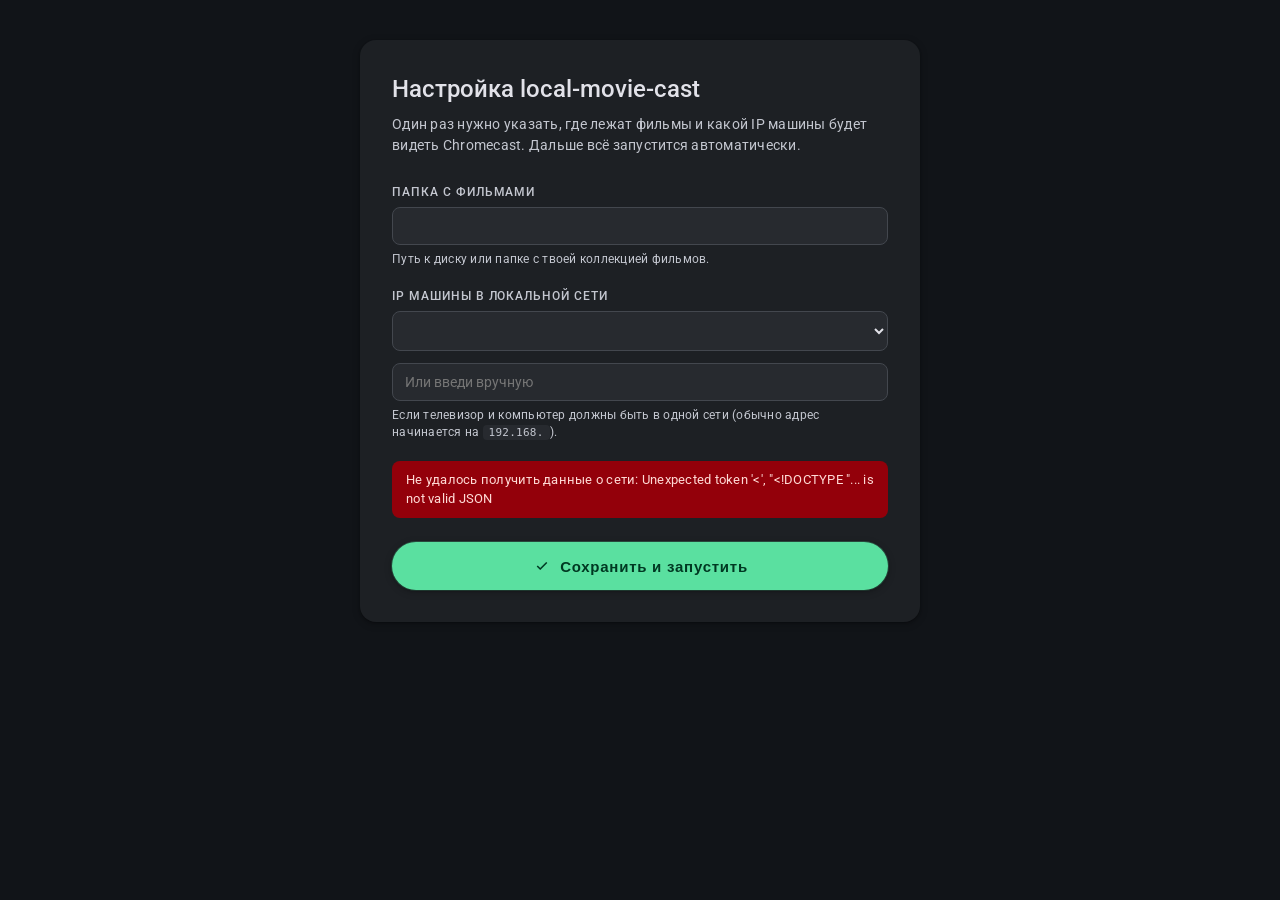
==== static/setup.html @ a7078b62 "ui: add setup wizard for first launch" ====
<!doctype html>
<html lang="ru">
<head>
  <meta charset="utf-8">
  <meta name="viewport" content="width=device-width, initial-scale=1">
  <title>local-movie-cast — Настройка</title>
  <link rel="preconnect" href="https://fonts.googleapis.com">
  <link rel="preconnect" href="https://fonts.gstatic.com" crossorigin>
  <link rel="stylesheet" href="https://fonts.googleapis.com/css2?family=Roboto:wght@400;500;700&display=swap">
  <link rel="stylesheet" href="https://fonts.googleapis.com/css2?family=Material+Symbols+Outlined:opsz,wght,FILL,GRAD@24,400,0,0">
  <link rel="stylesheet" href="/static/style.css">
  <link rel="stylesheet" href="/static/setup.css">
</head>
<body class="setup-body">
  <div class="setup-card">
    <h1>Настройка local-movie-cast</h1>
    <p class="setup-intro">
      Один раз нужно указать, где лежат фильмы и какой IP машины будет видеть Chromecast.
      Дальше всё запустится автоматически.
    </p>

    <form id="setup-form">
      <div class="field">
        <label for="media-root">Папка с фильмами</label>
        <input type="text" id="media-root" name="media-root" autocomplete="off" required>
        <div class="hint">Путь к диску или папке с твоей коллекцией фильмов.</div>
      </div>

      <div class="field">
        <label for="host-ip">IP машины в локальной сети</label>
        <select id="host-ip" name="host-ip" required></select>
        <input type="text" id="host-ip-custom" placeholder="Или введи вручную" autocomplete="off">
        <div class="hint">
          Если телевизор и компьютер должны быть в одной сети
          (обычно адрес начинается на <code>192.168.</code>).
        </div>
      </div>

      <div id="setup-error" class="setup-error" hidden></div>

      <button type="submit" class="cast-btn" id="setup-submit">
        <span class="material-symbols-outlined">check</span>
        <span class="cast-label">Сохранить и запустить</span>
      </button>
    </form>

    <div id="setup-done" class="setup-done" hidden>
      <h2>Готово!</h2>
      <p>Запускаю сервис…</p>
    </div>
  </div>

  <script src="/static/setup.js"></script>
</body>
</html>
---- static/style.css ----
/* Material 3 dark theme — handcrafted, без MDC. */

:root {
  /* M3 dark color roles (адаптированы под наш сине-зелёный акцент). */
  --md-primary: #a5c8ff;
  --md-on-primary: #00315c;
  --md-primary-container: #00497d;
  --md-on-primary-container: #d4e3ff;

  --md-secondary: #bbc7db;
  --md-on-secondary: #253140;
  --md-secondary-container: #3b4858;
  --md-on-secondary-container: #d7e3f7;

  --md-tertiary: #a0d0b3;
  --md-on-tertiary: #073822;
  --md-tertiary-container: #234f37;
  --md-on-tertiary-container: #bcecce;

  --md-error: #ffb4ab;
  --md-on-error: #690005;
  --md-error-container: #93000a;
  --md-on-error-container: #ffdad6;

  --md-surface: #111418;
  --md-on-surface: #e2e2e9;
  --md-on-surface-variant: #c3c6cf;

  --md-surface-container-lowest: #0c0f12;
  --md-surface-container-low: #191c20;
  --md-surface-container: #1d2024;
  --md-surface-container-high: #272a2f;
  --md-surface-container-highest: #32353a;

  --md-outline: #8c9199;
  --md-outline-variant: #43474e;

  /* Радиусы — M3 shape scale. */
  --md-radius-xs: 4px;
  --md-radius-sm: 8px;
  --md-radius-md: 12px;
  --md-radius-lg: 16px;
  --md-radius-xl: 28px;
  --md-radius-full: 9999px;

  /* Elevations через тонкие тени. */
  --md-elev-1: 0 1px 2px rgba(0,0,0,0.3), 0 1px 3px 1px rgba(0,0,0,0.15);
  --md-elev-2: 0 1px 2px rgba(0,0,0,0.3), 0 2px 6px 2px rgba(0,0,0,0.15);
  --md-elev-3: 0 4px 8px 3px rgba(0,0,0,0.15), 0 1px 3px rgba(0,0,0,0.3);

  /* State layer opacity. */
  --md-state-hover: 0.08;
  --md-state-focus: 0.12;
  --md-state-pressed: 0.12;
}

* { box-sizing: border-box; }

html, body { height: 100%; }

body {
  margin: 0;
  font-family: "Roboto", -apple-system, "Segoe UI", sans-serif;
  background: var(--md-surface);
  color: var(--md-on-surface);
  display: flex;
  flex-direction: column;
  overflow: hidden;
  /* Body large per M3. */
  font-size: 14px;
  line-height: 1.43;
  letter-spacing: 0.0179em;
}

/* Material Symbols — нормализуем размер. */
.material-symbols-outlined {
  font-family: "Material Symbols Outlined";
  font-weight: 400;
  font-style: normal;
  font-size: 20px;
  line-height: 1;
  display: inline-block;
  text-transform: none;
  letter-spacing: normal;
  white-space: nowrap;
  word-wrap: normal;
  direction: ltr;
  font-feature-settings: "liga";
  -webkit-font-feature-settings: "liga";
  -webkit-font-smoothing: antialiased;
  user-select: none;
}

/* --- top app bar --- */

header {
  padding: 12px 24px;
  background: var(--md-surface-container);
  display: flex;
  align-items: center;
  gap: 24px;
  flex-wrap: wrap;
  box-shadow: var(--md-elev-1);
  z-index: 1;
}

header h1 {
  margin: 0;
  /* Title large per M3. */
  font-size: 22px;
  font-weight: 400;
  color: var(--md-on-surface);
  letter-spacing: 0;
}

/* --- device cards --- */

.devices {
  display: flex;
  gap: 12px;
  flex-wrap: wrap;
}

.device-tab {
  padding: 12px 16px;
  background: var(--md-surface-container-high);
  border: 1px solid transparent;
  border-radius: var(--md-radius-md);
  cursor: pointer;
  display: flex;
  flex-direction: column;
  gap: 4px;
  min-width: 220px;
  position: relative;
  transition: background-color 150ms, border-color 150ms, box-shadow 150ms;
}

.device-tab:hover {
  background: color-mix(in srgb, var(--md-on-surface) 8%, var(--md-surface-container-high));
}

.device-tab.active {
  background: var(--md-secondary-container);
  color: var(--md-on-secondary-container);
  box-shadow: var(--md-elev-1);
}

.device-tab.type-audio,
.device-tab.type-group { opacity: 0.6; }
.device-tab.type-audio:hover,
.device-tab.type-group:hover,
.device-tab.active.type-audio,
.device-tab.active.type-group { opacity: 1; }

.device-tab .dev-head {
  display: flex;
  align-items: center;
  gap: 10px;
}

.device-tab .name {
  /* Title medium per M3. */
  font-size: 14px;
  font-weight: 500;
  letter-spacing: 0.007em;
}

.device-tab .dev-model {
  /* Label medium. */
  font-size: 11px;
  color: var(--md-on-surface-variant);
  padding-left: 28px;
  white-space: nowrap;
  overflow: hidden;
  text-overflow: ellipsis;
  letter-spacing: 0.045em;
}

.device-tab .dev-status {
  font-size: 12px;
  color: var(--md-on-surface-variant);
  padding-left: 28px;
  white-space: nowrap;
  overflow: hidden;
  text-overflow: ellipsis;
  max-width: 320px;
  letter-spacing: 0.025em;
}

.device-tab.active .dev-model,
.device-tab.active .dev-status {
  color: color-mix(in srgb, var(--md-on-secondary-container) 80%, transparent);
}

.device-tab.playing .dev-status,
.device-tab.paused  .dev-status { color: var(--md-on-surface); }

.device-tab .icon { font-size: 18px; }

.device-tab .dot {
  width: 8px;
  height: 8px;
  border-radius: 50%;
  background: var(--md-outline);
}
.device-tab.playing .dot { background: var(--md-tertiary); }
.device-tab.paused  .dot { background: #ffb77c; }
.device-tab.other-app .dot { background: #d0a3e6; }

/* Mode chip in status — M3 assist chip-ish. */
.device-tab .dev-status .mode {
  display: inline-block;
  padding: 2px 8px;
  border-radius: var(--md-radius-sm);
  font-size: 10px;
  margin: 0 4px;
  font-weight: 500;
  letter-spacing: 0.045em;
  text-transform: uppercase;
}
.device-tab .dev-status .mode.direct {
  background: var(--md-tertiary-container);
  color: var(--md-on-tertiary-container);
}
.device-tab .dev-status .mode.audio-transcode { background: #5b421b; color: #fddbb0; }
.device-tab .dev-status .mode.video-transcode { background: #5a2549; color: #ffd7f3; }

/* Inline icon buttons (play/stop) — M3 icon button shape. */
.device-tab .dev-controls {
  position: absolute;
  top: 8px;
  right: 8px;
  display: flex;
  gap: 4px;
}

.device-tab .dev-controls button {
  width: 32px;
  height: 32px;
  border: none;
  color: var(--md-on-surface);
  background: transparent;
  border-radius: 50%;
  cursor: pointer;
  display: flex;
  align-items: center;
  justify-content: center;
  transition: background-color 120ms;
}

.device-tab .dev-controls button .material-symbols-outlined { font-size: 20px; }

.device-tab .dev-play:hover {
  background: color-mix(in srgb, var(--md-primary) 16%, transparent);
  color: var(--md-primary);
}
.device-tab .dev-stop { color: var(--md-error); }
.device-tab .dev-stop:hover {
  background: color-mix(in srgb, var(--md-error) 16%, transparent);
}

/* --- main layout --- */

main {
  display: flex;
  flex: 1;
  min-height: 0;
}

/* --- browser --- */

.browser {
  flex: 1;
  padding: 20px 24px 24px;
  overflow-y: auto;
}

.crumbs {
  margin-bottom: 16px;
  font-size: 13px;
  color: var(--md-on-surface-variant);
  letter-spacing: 0.025em;
}
.crumbs a {
  color: var(--md-primary);
  cursor: pointer;
  text-decoration: none;
  padding: 4px 8px;
  border-radius: var(--md-radius-sm);
  transition: background-color 120ms;
}
.crumbs a:hover {
  background: color-mix(in srgb, var(--md-primary) 8%, transparent);
}

.section-title {
  margin: 0 0 12px;
  font-size: 14px;
  font-weight: 500;
  color: var(--md-on-surface-variant);
  letter-spacing: 0.045em;
  text-transform: uppercase;
}

.recent-section { margin-bottom: 24px; }

.recent {
  display: flex;
  gap: 12px;
  overflow-x: auto;
  padding-bottom: 8px;
}

.recent-tile {
  flex: 0 0 180px;
  background: var(--md-surface-container);
  border: 1px solid transparent;
  border-radius: var(--md-radius-md);
  overflow: hidden;
  cursor: pointer;
  display: flex;
  flex-direction: column;
  transition: background-color 150ms, box-shadow 150ms, transform 120ms;
}
.recent-tile:hover {
  background: var(--md-surface-container-high);
  box-shadow: var(--md-elev-2);
  transform: translateY(-2px);
}
.recent-tile .thumb {
  width: 100%;
  aspect-ratio: 16 / 9;
  background: var(--md-surface-container-lowest);
}
.recent-tile .thumb {
  position: relative;
}
.recent-tile .thumb img {
  width: 100%;
  height: 100%;
  object-fit: cover;
  display: block;
}

.recent-remove {
  position: absolute;
  top: 4px;
  right: 4px;
  width: 24px;
  height: 24px;
  border: none;
  border-radius: 50%;
  background: rgba(0, 0, 0, 0.55);
  color: #fff;
  cursor: pointer;
  display: none;
  align-items: center;
  justify-content: center;
  padding: 0;
  transition: background-color 120ms;
  z-index: 2;
}
.recent-remove .material-symbols-outlined { font-size: 16px; }

.recent-tile:hover .recent-remove { display: flex; }
.recent-remove:hover { background: var(--md-error-container); color: var(--md-on-error-container); }
.recent-tile .caption {
  padding: 8px 10px 10px;
  font-size: 12px;
  font-weight: 500;
  line-height: 1.3;
  white-space: nowrap;
  overflow: hidden;
  text-overflow: ellipsis;
}

.folders {
  display: grid;
  grid-template-columns: repeat(auto-fill, minmax(180px, 1fr));
  gap: 8px;
  margin-bottom: 24px;
}

.folder {
  padding: 12px 16px;
  background: var(--md-surface-container-low);
  border: 1px solid var(--md-outline-variant);
  border-radius: var(--md-radius-md);
  cursor: pointer;
  font-size: 14px;
  display: flex;
  align-items: center;
  gap: 10px;
  overflow: hidden;
  text-overflow: ellipsis;
  white-space: nowrap;
  color: var(--md-on-surface);
  transition: background-color 120ms, border-color 120ms;
}
.folder:hover {
  background: color-mix(in srgb, var(--md-on-surface) 8%, var(--md-surface-container-low));
  border-color: var(--md-outline);
}
.folder .icon { color: var(--md-primary); }
.folder.up { background: var(--md-surface-container-lowest); }

.files {
  display: grid;
  grid-template-columns: repeat(auto-fill, minmax(220px, 1fr));
  gap: 16px;
}

.tile {
  background: var(--md-surface-container);
  border: 1px solid transparent;
  border-radius: var(--md-radius-md);
  overflow: hidden;
  cursor: pointer;
  display: flex;
  flex-direction: column;
  transition: background-color 150ms, border-color 150ms, box-shadow 150ms, transform 120ms;
}

.tile:hover {
  background: var(--md-surface-container-high);
  box-shadow: var(--md-elev-2);
  transform: translateY(-2px);
}

.tile.selected {
  border-color: var(--md-primary);
  box-shadow: 0 0 0 1px var(--md-primary), var(--md-elev-2);
}

/* «Сейчас играет» — приоритетнее selected. */
.tile.casting,
.recent-tile.casting {
  border-color: #5ae0a0;
  box-shadow: 0 0 0 1px #5ae0a0, 0 0 16px rgba(90, 224, 160, 0.3), var(--md-elev-2);
}

.now-playing {
  display: none;
  position: absolute;
  top: 8px;
  left: 8px;
  width: 28px;
  height: 28px;
  border-radius: 50%;
  background: #5ae0a0;
  color: #003822;
  font-size: 18px !important;
  align-items: center;
  justify-content: center;
  font-variation-settings: "FILL" 1;
  box-shadow: var(--md-elev-2);
  z-index: 1;
}

.tile.casting .now-playing,
.recent-tile.casting .now-playing {
  display: flex;
}

.tile .thumb {
  width: 100%;
  aspect-ratio: 16 / 9;
  background: var(--md-surface-container-lowest);
  display: flex;
  align-items: center;
  justify-content: center;
  color: var(--md-on-surface-variant);
  font-size: 28px;
  position: relative;
}

.tile .thumb img {
  width: 100%;
  height: 100%;
  object-fit: cover;
  display: block;
}

.tile .thumb.loading::after {
  content: "";
  position: absolute;
  inset: 0;
  background: linear-gradient(90deg, transparent, rgba(255,255,255,0.05), transparent);
  animation: shimmer 1.4s infinite;
}

@keyframes shimmer {
  0% { transform: translateX(-100%); }
  100% { transform: translateX(100%); }
}

.tile .caption {
  padding: 10px 12px 12px;
  font-size: 14px;
  line-height: 1.3;
  word-break: break-word;
  display: flex;
  justify-content: space-between;
  gap: 8px;
  font-weight: 500;
}

.tile .caption .size {
  color: var(--md-on-surface-variant);
  font-size: 11px;
  font-weight: 400;
  flex-shrink: 0;
  align-self: flex-end;
  letter-spacing: 0.045em;
}

.empty {
  color: var(--md-on-surface-variant);
  padding: 32px;
  text-align: center;
  font-size: 14px;
}

/* --- sidebar --- */

.sidebar {
  width: 360px;
  padding: 20px 20px 20px;
  background: var(--md-surface-container-low);
  display: flex;
  flex-direction: column;
  overflow-y: auto;
  flex-shrink: 0;
}

.sidebar h2 {
  margin: 0 0 8px;
  /* Title large. */
  font-size: 18px;
  font-weight: 500;
  letter-spacing: 0;
  word-break: break-word;
  color: var(--md-on-surface);
}

.meta {
  color: var(--md-on-surface-variant);
  font-size: 12px;
  margin-bottom: 20px;
  letter-spacing: 0.045em;
}

.tracks-title {
  margin: 0 0 8px;
  /* Label large. */
  font-size: 11px;
  font-weight: 500;
  color: var(--md-on-surface-variant);
  text-transform: uppercase;
  letter-spacing: 0.083em;
}

.tracks {
  list-style: none;
  padding: 0;
  margin: 0 0 20px;
  display: flex;
  flex-direction: column;
  gap: 4px;
}

.tracks li {
  padding: 10px 14px;
  background: var(--md-surface-container);
  border: 1px solid var(--md-outline-variant);
  border-radius: var(--md-radius-sm);
  cursor: pointer;
  font-size: 13px;
  transition: background-color 120ms, border-color 120ms;
}

.tracks li:hover:not(.single):not(.selected) {
  background: color-mix(in srgb, var(--md-on-surface) 8%, var(--md-surface-container));
}

.tracks li.selected:hover {
  background: color-mix(in srgb, var(--md-on-secondary-container) 8%, var(--md-secondary-container));
}

.tracks li.selected {
  background: var(--md-secondary-container);
  color: var(--md-on-secondary-container);
  border-color: transparent;
}

.tracks li.single {
  cursor: default;
  background: transparent;
  border-color: var(--md-outline-variant);
  color: var(--md-on-surface-variant);
}

.tracks .codec {
  color: var(--md-on-surface-variant);
  font-size: 11px;
  margin-left: 6px;
  letter-spacing: 0.045em;
}

.tracks li.selected .codec {
  color: color-mix(in srgb, var(--md-on-secondary-container) 80%, transparent);
}

/* --- filled button (cast) — акцентная, поярче чем primary --- */

.cast-btn {
  /* Свой акцент — насыщенный mint, контрастный к синей primary темы. */
  --cast-bg: #5ae0a0;
  --cast-fg: #003822;
  --cast-bg-hover: #7ef0b9;

  padding: 0 24px;
  height: 48px;
  font-size: 15px;
  font-weight: 600;
  letter-spacing: 0.05em;
  border-radius: var(--md-radius-full);
  border: none;
  cursor: pointer;
  background: var(--cast-bg);
  color: var(--cast-fg);
  display: inline-flex;
  align-items: center;
  justify-content: center;
  gap: 8px;
  box-shadow: var(--md-elev-2), 0 0 0 1px rgba(90, 224, 160, 0.25);
  transition: background-color 120ms, box-shadow 120ms, transform 60ms;
}

.cast-btn .material-symbols-outlined {
  font-size: 20px;
  font-variation-settings: "FILL" 1;
}

.cast-btn:hover:not(:disabled) {
  background: var(--cast-bg-hover);
  box-shadow: var(--md-elev-3), 0 0 16px rgba(90, 224, 160, 0.35);
}

.cast-btn:active:not(:disabled) { transform: translateY(1px); }

.cast-btn:disabled {
  background: color-mix(in srgb, var(--md-on-surface) 12%, transparent);
  color: color-mix(in srgb, var(--md-on-surface) 38%, transparent);
  cursor: not-allowed;
  box-shadow: none;
}

/* --- scrollbars (Webkit, неинтрузивные) --- */

::-webkit-scrollbar { width: 10px; height: 10px; }
::-webkit-scrollbar-track { background: transparent; }
::-webkit-scrollbar-thumb {
  background: var(--md-outline-variant);
  border-radius: var(--md-radius-full);
  border: 2px solid var(--md-surface);
}
::-webkit-scrollbar-thumb:hover { background: var(--md-outline); }

/* --- bottom-sheet elements (visible only on mobile) --- */

.sheet-backdrop, .sheet-handle, .sheet-close { display: none; }

/* --- mobile layout --- */

@media (max-width: 768px) {
  /* Возвращаем нативный document-scroll, чтобы работал pull-to-refresh. */
  html, body { height: auto; }
  body {
    font-size: 14px;
    overflow: auto;
  }
  main {
    flex: none;
    min-height: 0;
  }
  .browser {
    overflow: visible;
    flex: none;
  }

  header {
    position: sticky;
    top: 0;
    z-index: 5;
    padding: 8px 12px;
    gap: 8px;
    flex-wrap: nowrap;
    align-items: stretch;
  }
  header h1 { display: none; }

  .devices {
    flex-wrap: nowrap;
    overflow-x: auto;
    padding: 0 4px 12px;
    margin: 0 -4px;
    width: 100%;
    scrollbar-width: thin;
  }
  .device-tab {
    min-width: 180px;
    flex-shrink: 0;
    padding: 10px 12px;
  }

  main { flex-direction: column; }

  .browser { padding: 12px 12px 16px; }

  .folders {
    grid-template-columns: repeat(auto-fill, minmax(140px, 1fr));
    gap: 6px;
    margin-bottom: 16px;
  }
  .folder { padding: 10px 12px; font-size: 13px; }

  .files {
    grid-template-columns: repeat(auto-fill, minmax(140px, 1fr));
    gap: 10px;
  }
  .tile .caption { font-size: 12px; padding: 8px 10px 10px; }

  .recent-tile { flex: 0 0 140px; }

  /* Sidebar → bottom sheet */
  .sidebar {
    position: fixed;
    bottom: 0;
    left: 0;
    right: 0;
    width: auto;
    max-height: 75vh;
    background: var(--md-surface-container);
    border-top: 1px solid var(--md-outline-variant);
    border-radius: var(--md-radius-lg) var(--md-radius-lg) 0 0;
    box-shadow: var(--md-elev-3);
    transform: translateY(100%);
    transition: transform 220ms cubic-bezier(0.4, 0, 0.2, 1);
    z-index: 20;
    padding: 0 20px 24px;
  }
  body.sheet-open .sidebar { transform: translateY(0); }

  .sheet-backdrop {
    display: block;
    position: fixed;
    inset: 0;
    background: rgba(0, 0, 0, 0.5);
    z-index: 15;
    opacity: 0;
    pointer-events: none;
    transition: opacity 220ms;
  }
  body.sheet-open .sheet-backdrop {
    opacity: 1;
    pointer-events: auto;
  }

  .sheet-handle {
    display: block;
    width: 36px;
    height: 4px;
    background: var(--md-outline-variant);
    border-radius: 2px;
    margin: 10px auto 8px;
  }

  .sheet-close {
    display: flex;
    position: absolute;
    top: 12px;
    right: 12px;
    width: 32px;
    height: 32px;
    background: transparent;
    border: none;
    color: var(--md-on-surface-variant);
    border-radius: 50%;
    cursor: pointer;
    align-items: center;
    justify-content: center;
    padding: 0;
  }
  .sheet-close:hover { background: color-mix(in srgb, var(--md-on-surface) 8%, transparent); }

  .sidebar h2 {
    padding-right: 40px;  /* место под крестик */
    margin-top: 4px;
  }

  /* Cast button — full width on mobile */
  .cast-btn { width: 100%; }
}

/* Очень узкие экраны (телефоны в портрете) — ещё компактнее */
@media (max-width: 420px) {
  .device-tab { min-width: 160px; }
  .files, .folders {
    grid-template-columns: repeat(2, 1fr);
  }
  .recent-tile { flex: 0 0 120px; }
}
---- static/setup.css ----
/* Стили для setup-wizard, опираются на M3-токены из style.css */

.setup-body {
  display: flex;
  flex-direction: column;
  align-items: center;
  justify-content: flex-start;
  padding: 40px 20px;
  background: var(--md-surface);
  overflow-y: auto;
  height: auto;
}

.setup-card {
  width: 100%;
  max-width: 560px;
  background: var(--md-surface-container);
  border-radius: var(--md-radius-lg);
  padding: 32px;
  box-shadow: var(--md-elev-2);
}

.setup-card h1 {
  margin: 0 0 8px;
  font-size: 24px;
  font-weight: 500;
  letter-spacing: 0;
}

.setup-intro {
  margin: 0 0 28px;
  color: var(--md-on-surface-variant);
  font-size: 14px;
  line-height: 1.5;
}

.field {
  margin-bottom: 20px;
  display: flex;
  flex-direction: column;
  gap: 6px;
}

.field label {
  font-size: 12px;
  font-weight: 500;
  color: var(--md-on-surface-variant);
  text-transform: uppercase;
  letter-spacing: 0.08em;
}

.field input,
.field select {
  background: var(--md-surface-container-high);
  border: 1px solid var(--md-outline-variant);
  border-radius: var(--md-radius-sm);
  color: var(--md-on-surface);
  font-family: inherit;
  font-size: 14px;
  padding: 10px 12px;
  outline: none;
  transition: border-color 120ms, background-color 120ms;
}

.field input:focus,
.field select:focus {
  border-color: var(--md-primary);
  background: color-mix(in srgb, var(--md-primary) 6%, var(--md-surface-container-high));
}

.field .hint {
  font-size: 12px;
  color: var(--md-on-surface-variant);
  line-height: 1.4;
}

.field .hint code {
  background: var(--md-surface-container-high);
  padding: 1px 6px;
  border-radius: 4px;
  font-size: 11px;
}

#host-ip-custom { margin-top: 6px; }

.field.collapsed input { max-width: 120px; }

.setup-error {
  background: var(--md-error-container);
  color: var(--md-on-error-container);
  padding: 10px 14px;
  border-radius: var(--md-radius-sm);
  font-size: 13px;
  margin-bottom: 16px;
}

#setup-submit { width: 100%; margin-top: 8px; }

.setup-done {
  text-align: center;
  padding: 20px 0;
}
.setup-done h2 {
  margin: 0 0 8px;
  color: var(--md-tertiary);
  font-size: 20px;
}
.setup-done p {
  color: var(--md-on-surface-variant);
  margin: 0;
}

@media (max-width: 600px) {
  .setup-body { padding: 16px; }
  .setup-card { padding: 20px; }
}
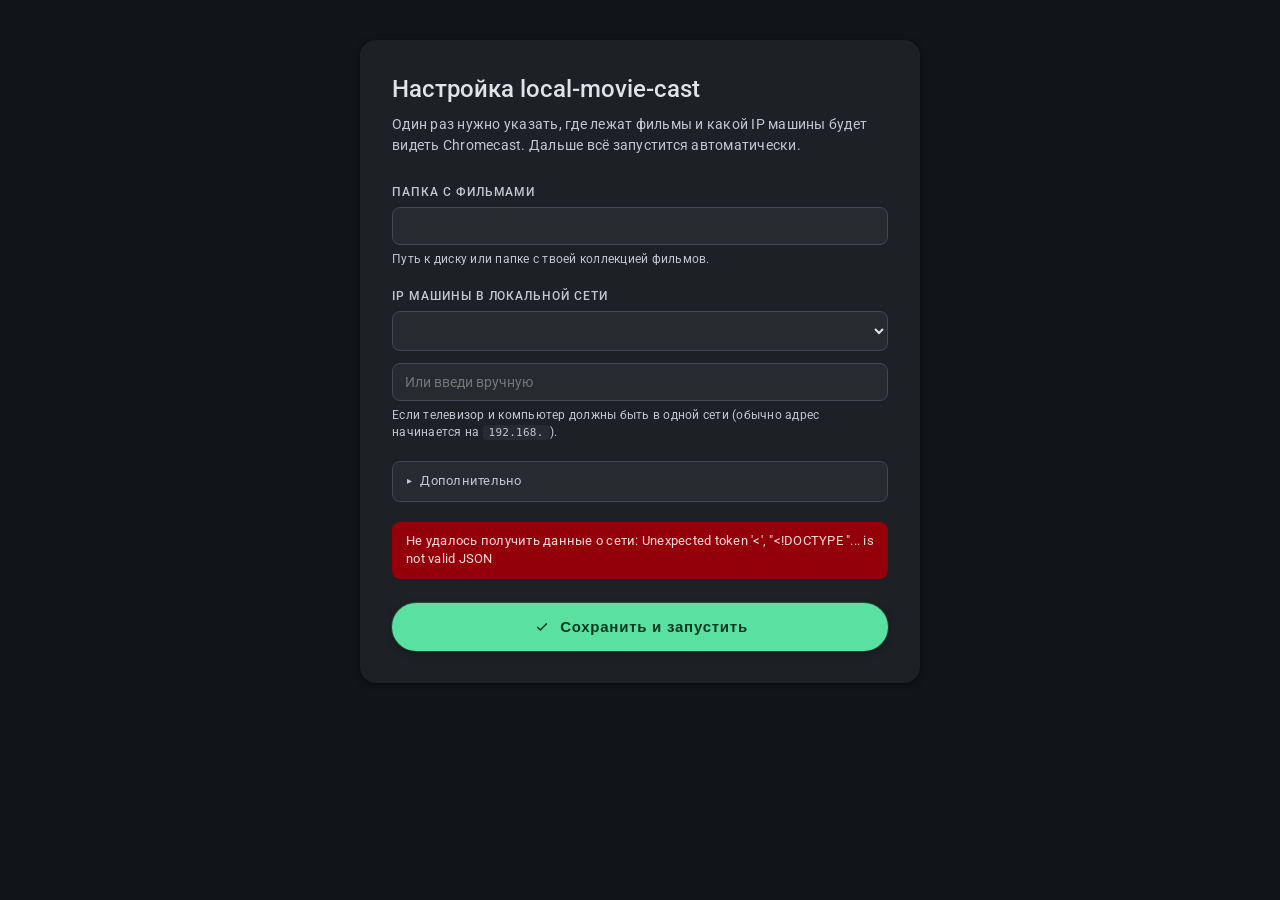
==== commit b33d24b1: "setup: add optional encoder selection" ====
--- a/static/setup.html
+++ b/static/setup.html
@@ -36,6 +36,22 @@
         </div>
       </div>
 
+      <details class="advanced">
+        <summary>Дополнительно</summary>
+        <div class="field">
+          <label for="encoder">Транскодер для HEVC&nbsp;→&nbsp;H.264</label>
+          <select id="encoder" name="encoder">
+            <option value="h264_nvenc">NVIDIA NVENC (быстро, для GeForce)</option>
+            <option value="h264_qsv">Intel Quick Sync (для Intel iGPU)</option>
+            <option value="h264_amf">AMD AMF (для AMD Radeon)</option>
+            <option value="libx264">CPU (libx264, медленнее)</option>
+          </select>
+          <div class="hint">
+            Нужен только если попадётся фильм в HEVC (большинство в H.264 и проигрывается без транскода).
+          </div>
+        </div>
+      </details>
+
       <div id="setup-error" class="setup-error" hidden></div>
 
       <button type="submit" class="cast-btn" id="setup-submit">
@@ -46,7 +62,7 @@
 
     <div id="setup-done" class="setup-done" hidden>
       <h2>Готово!</h2>
-      <p>Запускаю сервис…</p>
+      <p>Запускаю сервис… Если страница не открылась автоматически — <a href="/">кликни сюда</a>.</p>
     </div>
   </div>
 
--- a/static/setup.css
+++ b/static/setup.css
@@ -85,6 +85,41 @@
 
 .field.collapsed input { max-width: 120px; }
 
+details.advanced {
+  margin-bottom: 20px;
+  border: 1px solid var(--md-outline-variant);
+  border-radius: var(--md-radius-sm);
+  background: var(--md-surface-container-high);
+}
+
+details.advanced summary {
+  padding: 10px 14px;
+  cursor: pointer;
+  font-size: 13px;
+  color: var(--md-on-surface-variant);
+  user-select: none;
+  list-style: none;
+  display: flex;
+  align-items: center;
+  gap: 8px;
+}
+
+details.advanced summary::-webkit-details-marker { display: none; }
+details.advanced summary::before {
+  content: "▸";
+  font-size: 10px;
+  transition: transform 120ms;
+  display: inline-block;
+}
+details.advanced[open] summary::before {
+  transform: rotate(90deg);
+}
+
+details.advanced > .field {
+  padding: 4px 14px 14px;
+  margin: 0;
+}
+
 .setup-error {
   background: var(--md-error-container);
   color: var(--md-on-error-container);
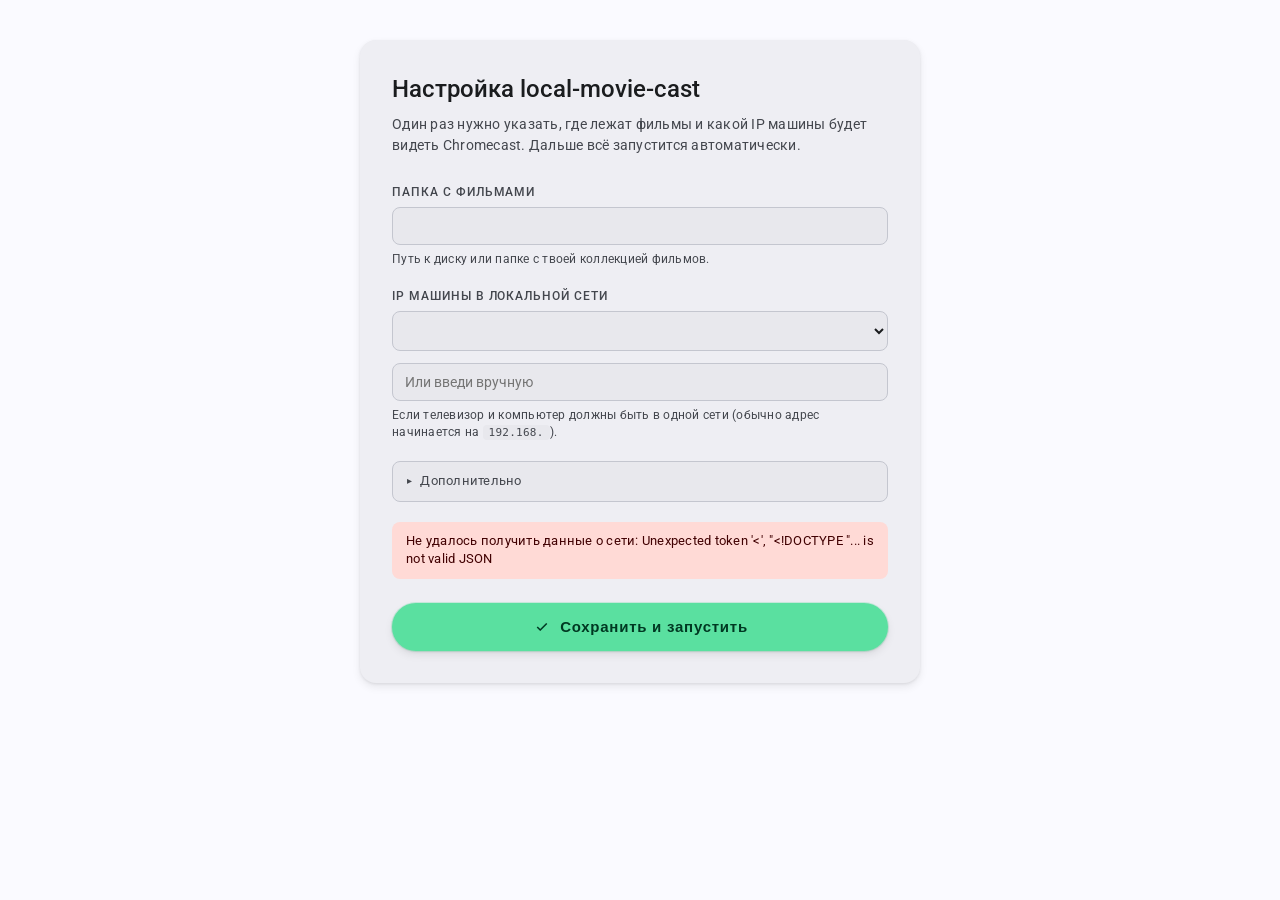
==== commit 0e9c3b04: "ui: add theme selector" ====
--- a/static/setup.html
+++ b/static/setup.html
@@ -10,10 +10,17 @@
   <link rel="stylesheet" href="https://fonts.googleapis.com/css2?family=Material+Symbols+Outlined:opsz,wght,FILL,GRAD@24,400,0,0">
   <link rel="stylesheet" href="/static/style.css">
   <link rel="stylesheet" href="/static/setup.css">
+  <script>
+    (function() {
+      var t = localStorage.getItem("theme");
+      if (!t) t = window.matchMedia("(prefers-color-scheme: light)").matches ? "light" : "dark";
+      document.documentElement.setAttribute("data-theme", t);
+    })();
+  </script>
 </head>
 <body class="setup-body">
   <div class="setup-card">
-    <h1>Настройка local-movie-cast</h1>
+    <h1>Настройка local-movie-cast <span id="app-version" class="app-version"></span></h1>
     <p class="setup-intro">
       Один раз нужно указать, где лежат фильмы и какой IP машины будет видеть Chromecast.
       Дальше всё запустится автоматически.
--- a/static/style.css
+++ b/static/style.css
@@ -1,7 +1,10 @@
-/* Material 3 dark theme — handcrafted, без MDC. */
-
-:root {
-  /* M3 dark color roles (адаптированы под наш сине-зелёный акцент). */
+/* Material 3 — handcrafted dark + light темы.
+   Тема выбирается через `[data-theme="dark"|"light"]` на <html>;
+   дефолт — dark. */
+
+:root,
+[data-theme="dark"] {
+  /* M3 dark color roles (наш сине-зелёный акцент). */
   --md-primary: #a5c8ff;
   --md-on-primary: #00315c;
   --md-primary-container: #00497d;
@@ -34,6 +37,56 @@
 
   --md-outline: #8c9199;
   --md-outline-variant: #43474e;
+
+  /* В тёмной теме M3 elevation делается тональностью поверхности
+     (surface-container-low/high/highest), а не тенями. Поэтому тени тут
+     еле-еле заметные — только для финишных штрихов. */
+  --md-elev-1: 0 1px 2px rgba(0, 0, 0, 0.5);
+  --md-elev-2: 0 2px 6px rgba(0, 0, 0, 0.45);
+  --md-elev-3: 0 4px 12px rgba(0, 0, 0, 0.4);
+}
+
+[data-theme="light"] {
+  --md-primary: #0a5db1;
+  --md-on-primary: #ffffff;
+  --md-primary-container: #d4e3ff;
+  --md-on-primary-container: #001c3a;
+
+  --md-secondary: #545f71;
+  --md-on-secondary: #ffffff;
+  --md-secondary-container: #d8e3f8;
+  --md-on-secondary-container: #111c2b;
+
+  --md-tertiary: #3b6a4a;
+  --md-on-tertiary: #ffffff;
+  --md-tertiary-container: #bcf0c8;
+  --md-on-tertiary-container: #00210f;
+
+  --md-error: #ba1a1a;
+  --md-on-error: #ffffff;
+  --md-error-container: #ffdad6;
+  --md-on-error-container: #410002;
+
+  --md-surface: #fafaff;
+  --md-on-surface: #1a1c1e;
+  --md-on-surface-variant: #44474e;
+
+  --md-surface-container-lowest: #ffffff;
+  --md-surface-container-low: #f3f3f8;
+  --md-surface-container: #eeeef3;
+  --md-surface-container-high: #e8e8ed;
+  --md-surface-container-highest: #e2e2e7;
+
+  --md-outline: #74777f;
+  --md-outline-variant: #c4c6cf;
+
+  /* В светлой теме elevation — мягкие тени, M3 spec, чуть тоньше дефолта. */
+  --md-elev-1: 0 1px 2px rgba(0, 0, 0, 0.08), 0 1px 3px rgba(0, 0, 0, 0.06);
+  --md-elev-2: 0 1px 3px rgba(0, 0, 0, 0.08), 0 4px 8px rgba(0, 0, 0, 0.08);
+  --md-elev-3: 0 2px 6px rgba(0, 0, 0, 0.10), 0 8px 16px rgba(0, 0, 0, 0.10);
+}
+
+:root {
 
   /* Радиусы — M3 shape scale. */
   --md-radius-xs: 4px;
@@ -43,10 +96,7 @@
   --md-radius-xl: 28px;
   --md-radius-full: 9999px;
 
-  /* Elevations через тонкие тени. */
-  --md-elev-1: 0 1px 2px rgba(0,0,0,0.3), 0 1px 3px 1px rgba(0,0,0,0.15);
-  --md-elev-2: 0 1px 2px rgba(0,0,0,0.3), 0 2px 6px 2px rgba(0,0,0,0.15);
-  --md-elev-3: 0 4px 8px 3px rgba(0,0,0,0.15), 0 1px 3px rgba(0,0,0,0.3);
+  /* Elevations определены per-theme выше. */
 
   /* State layer opacity. */
   --md-state-hover: 0.08;
@@ -113,6 +163,35 @@
   letter-spacing: 0;
 }
 
+.app-version {
+  font-size: 11px;
+  color: var(--md-on-surface-variant);
+  font-weight: 400;
+  letter-spacing: 0.045em;
+  margin-left: 4px;
+  vertical-align: middle;
+}
+
+.theme-toggle {
+  margin-left: auto;
+  width: 40px;
+  height: 40px;
+  border: none;
+  background: transparent;
+  color: var(--md-on-surface-variant);
+  border-radius: 50%;
+  cursor: pointer;
+  display: flex;
+  align-items: center;
+  justify-content: center;
+  transition: background-color 120ms, color 120ms;
+}
+.theme-toggle:hover {
+  background: color-mix(in srgb, var(--md-on-surface) 8%, transparent);
+  color: var(--md-on-surface);
+}
+.theme-toggle .material-symbols-outlined { font-size: 22px; }
+
 /* --- device cards --- */
 
 .devices {
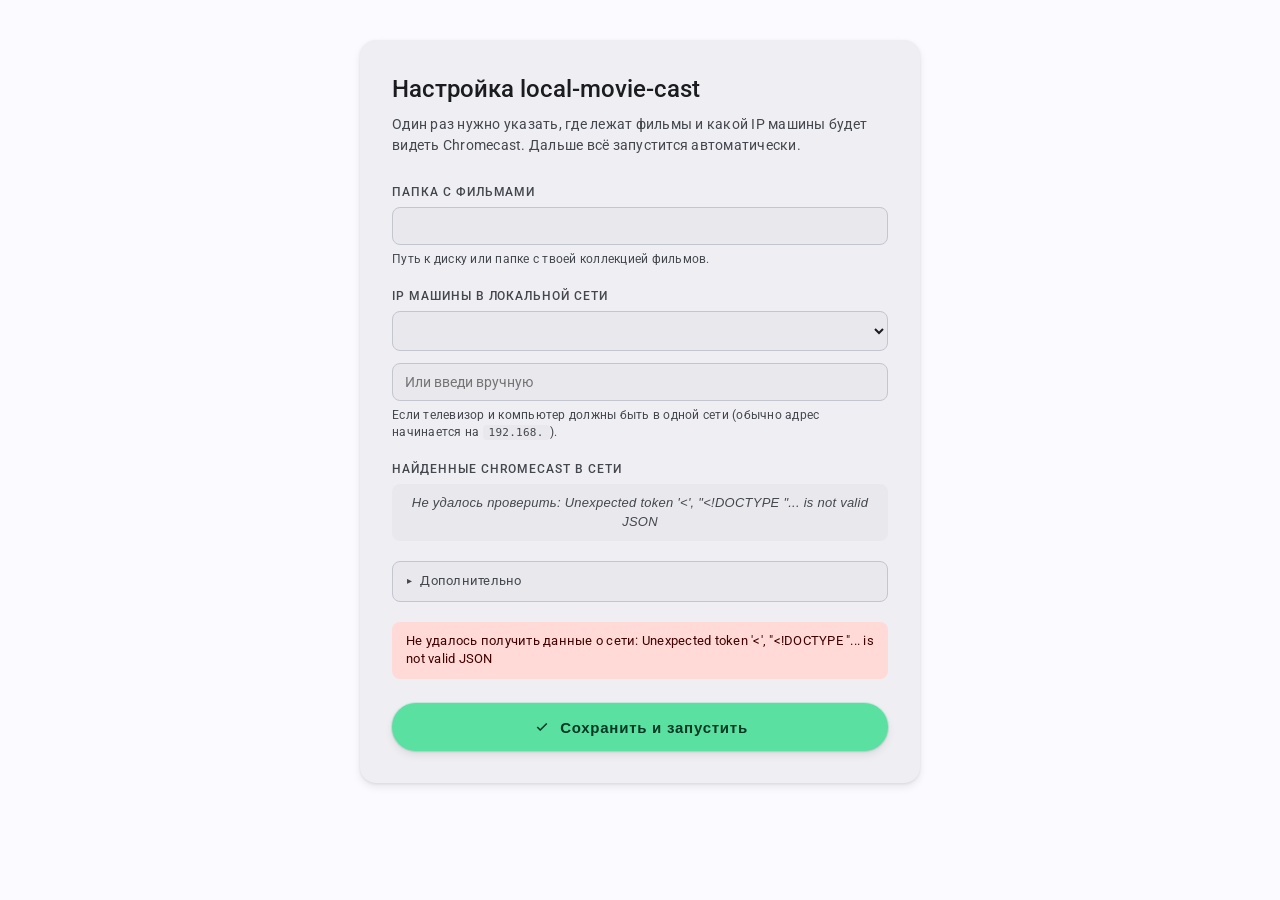
==== commit 309822f1: "ui: show discovered cast devices during setup" ====
--- a/static/setup.html
+++ b/static/setup.html
@@ -2,7 +2,12 @@
 <html lang="ru">
 <head>
   <meta charset="utf-8">
-  <meta name="viewport" content="width=device-width, initial-scale=1">
+  <meta name="viewport" content="width=device-width, initial-scale=1, viewport-fit=cover">
+  <meta name="theme-color" content="#1d2024" media="(prefers-color-scheme: dark)">
+  <meta name="theme-color" content="#eeeef3" media="(prefers-color-scheme: light)">
+  <link rel="manifest" href="/static/manifest.webmanifest">
+  <link rel="apple-touch-icon" href="/static/icons/apple-touch-icon.png">
+  <link rel="icon" type="image/png" sizes="192x192" href="/static/icons/icon-192.png">
   <title>local-movie-cast — Настройка</title>
   <link rel="preconnect" href="https://fonts.googleapis.com">
   <link rel="preconnect" href="https://fonts.gstatic.com" crossorigin>
@@ -43,6 +48,11 @@
         </div>
       </div>
 
+      <div class="field">
+        <label>Найденные Chromecast в сети</label>
+        <div id="discovered" class="discovered">Ищу устройства…</div>
+      </div>
+
       <details class="advanced">
         <summary>Дополнительно</summary>
         <div class="field">
--- a/static/style.css
+++ b/static/style.css
@@ -141,6 +141,31 @@
   user-select: none;
 }
 
+/* --- firewall banner --- */
+
+.fw-banner {
+  background: var(--md-secondary-container);
+  color: var(--md-on-secondary-container);
+  padding: 14px 24px;
+  display: flex;
+  align-items: center;
+  gap: 16px;
+  flex-wrap: wrap;
+  border-bottom: 1px solid var(--md-outline-variant);
+}
+.fw-banner-icon { font-size: 24px; flex-shrink: 0; }
+.fw-banner-text {
+  flex: 1;
+  min-width: 200px;
+  display: flex;
+  flex-direction: column;
+  gap: 2px;
+  font-size: 13px;
+  line-height: 1.4;
+}
+.fw-banner-text strong { font-weight: 500; }
+.fw-banner-text span { color: color-mix(in srgb, var(--md-on-secondary-container) 80%, transparent); }
+
 /* --- top app bar --- */
 
 header {
@@ -354,12 +379,149 @@
   overflow-y: auto;
 }
 
+.search-bar {
+  position: relative;
+  margin-bottom: 16px;
+}
+
+.search-bar .search-icon {
+  position: absolute;
+  left: 14px;
+  top: 50%;
+  transform: translateY(-50%);
+  color: var(--md-on-surface-variant);
+  font-size: 20px;
+  pointer-events: none;
+}
+
+.search-input {
+  width: 100%;
+  padding: 10px 40px;
+  border: 1px solid var(--md-outline-variant);
+  border-radius: var(--md-radius-full);
+  background: var(--md-surface-container-low);
+  color: var(--md-on-surface);
+  font-family: inherit;
+  font-size: 14px;
+  outline: none;
+  transition: border-color 120ms, background-color 120ms;
+}
+.search-input::placeholder { color: var(--md-on-surface-variant); }
+.search-input:focus {
+  border-color: var(--md-primary);
+  background: var(--md-surface-container);
+}
+.search-input::-webkit-search-cancel-button { display: none; }
+
+.search-clear {
+  position: absolute;
+  right: 8px;
+  top: 50%;
+  transform: translateY(-50%);
+  width: 28px;
+  height: 28px;
+  border: none;
+  background: transparent;
+  color: var(--md-on-surface-variant);
+  border-radius: 50%;
+  cursor: pointer;
+  display: flex;
+  align-items: center;
+  justify-content: center;
+  padding: 0;
+}
+.search-clear[hidden] { display: none; }
+.search-clear:hover {
+  background: color-mix(in srgb, var(--md-on-surface) 8%, transparent);
+}
+.search-clear .material-symbols-outlined { font-size: 18px; }
+
+.tile-subdir {
+  display: block;
+  font-size: 11px;
+  font-weight: 400;
+  color: var(--md-on-surface-variant);
+  margin-bottom: 4px;
+  letter-spacing: 0.025em;
+  width: 100%;
+}
+
+.browser-bar {
+  display: flex;
+  justify-content: space-between;
+  align-items: center;
+  gap: 16px;
+  margin-bottom: 16px;
+}
+
 .crumbs {
-  margin-bottom: 16px;
   font-size: 13px;
   color: var(--md-on-surface-variant);
   letter-spacing: 0.025em;
-}
+  flex: 1;
+  min-width: 0;
+}
+
+.browser-controls {
+  display: flex;
+  align-items: center;
+  gap: 12px;
+  flex-shrink: 0;
+}
+
+.sort-select {
+  background: var(--md-surface-container-high);
+  color: var(--md-on-surface);
+  border: none;
+  border-radius: var(--md-radius-full);
+  padding: 7px 14px;
+  font-size: 13px;
+  font-family: inherit;
+  cursor: pointer;
+  outline: none;
+  appearance: none;
+  -webkit-appearance: none;
+  padding-right: 32px;
+  background-image: linear-gradient(45deg, transparent 50%, currentColor 50%),
+                    linear-gradient(135deg, currentColor 50%, transparent 50%);
+  background-position: calc(100% - 16px) 50%, calc(100% - 11px) 50%;
+  background-size: 5px 5px;
+  background-repeat: no-repeat;
+}
+.sort-select:hover {
+  background-color: color-mix(in srgb, var(--md-on-surface) 8%, var(--md-surface-container-high));
+}
+
+.view-toggle {
+  display: flex;
+  gap: 2px;
+  background: var(--md-surface-container-high);
+  border-radius: var(--md-radius-full);
+  padding: 2px;
+  flex-shrink: 0;
+}
+.view-btn {
+  width: 36px;
+  height: 32px;
+  border: none;
+  background: transparent;
+  color: var(--md-on-surface-variant);
+  border-radius: var(--md-radius-full);
+  cursor: pointer;
+  display: flex;
+  align-items: center;
+  justify-content: center;
+  padding: 0;
+  transition: background-color 120ms, color 120ms;
+}
+.view-btn:hover {
+  background: color-mix(in srgb, var(--md-on-surface) 8%, transparent);
+}
+.view-btn.active {
+  background: var(--md-secondary-container);
+  color: var(--md-on-secondary-container);
+}
+.view-btn .material-symbols-outlined { font-size: 18px; }
 .crumbs a {
   color: var(--md-primary);
   cursor: pointer;
@@ -406,6 +568,11 @@
   box-shadow: var(--md-elev-2);
   transform: translateY(-2px);
 }
+
+.recent-tile.selected {
+  border-color: var(--md-primary);
+  box-shadow: 0 0 0 1px var(--md-primary), var(--md-elev-2);
+}
 .recent-tile .thumb {
   width: 100%;
   aspect-ratio: 16 / 9;
@@ -413,12 +580,32 @@
 }
 .recent-tile .thumb {
   position: relative;
+  overflow: hidden;
 }
 .recent-tile .thumb img {
   width: 100%;
   height: 100%;
   object-fit: cover;
   display: block;
+  opacity: 0;
+  transition: opacity 200ms ease-out;
+}
+.recent-tile .thumb img.loaded { opacity: 1; }
+
+.recent-tile .thumb.loading {
+  animation: skeleton-pulse 1.6s ease-in-out infinite;
+}
+.recent-tile .thumb.loading::after {
+  content: "";
+  position: absolute;
+  inset: 0;
+  background: linear-gradient(
+    90deg,
+    transparent 0%,
+    color-mix(in srgb, var(--md-on-surface) 8%, transparent) 50%,
+    transparent 100%
+  );
+  animation: shimmer 1.4s infinite;
 }
 
 .recent-remove {
@@ -442,6 +629,9 @@
 .recent-remove .material-symbols-outlined { font-size: 16px; }
 
 .recent-tile:hover .recent-remove { display: flex; }
+@media (hover: none) {
+  .recent-remove { display: flex; }
+}
 .recent-remove:hover { background: var(--md-error-container); color: var(--md-on-error-container); }
 .recent-tile .caption {
   padding: 8px 10px 10px;
@@ -453,6 +643,139 @@
   text-overflow: ellipsis;
 }
 
+.libraries-section { margin-bottom: 32px; }
+
+.libraries-header {
+  display: flex;
+  align-items: baseline;
+  justify-content: space-between;
+  gap: 16px;
+  margin-bottom: 12px;
+}
+
+.libraries-header .section-title { margin-bottom: 0; }
+
+.stats-line {
+  font-size: 12px;
+  color: var(--md-on-surface-variant);
+  letter-spacing: 0.025em;
+}
+
+.libraries {
+  display: grid;
+  grid-template-columns: repeat(auto-fill, minmax(220px, 1fr));
+  gap: 12px;
+}
+
+.library-card {
+  position: relative;
+  padding: 24px 18px;
+  background: var(--md-surface-container);
+  border: 1px solid var(--md-outline-variant);
+  border-radius: var(--md-radius-md);
+  cursor: pointer;
+  display: flex;
+  flex-direction: column;
+  align-items: flex-start;
+  gap: 10px;
+  transition: background-color 150ms, border-color 150ms, transform 120ms, box-shadow 150ms;
+}
+.library-card:hover {
+  background: var(--md-surface-container-high);
+  border-color: var(--md-outline);
+  transform: translateY(-2px);
+  box-shadow: var(--md-elev-2);
+}
+.library-card .icon {
+  font-size: 32px;
+  color: var(--md-primary);
+  font-variation-settings: "FILL" 1;
+}
+.library-card .name {
+  font-size: 15px;
+  font-weight: 500;
+  word-break: break-word;
+}
+.library-card.library-add {
+  border-style: dashed;
+  background: transparent;
+}
+.library-card.library-add .icon { color: var(--md-on-surface-variant); }
+
+.library-card.offline {
+  opacity: 0.6;
+}
+.library-card.offline .icon { color: var(--md-on-surface-variant); }
+.library-card.offline:hover { opacity: 0.9; }
+
+.lib-offline-badge {
+  font-size: 10px;
+  font-weight: 500;
+  letter-spacing: 0.08em;
+  text-transform: uppercase;
+  color: var(--md-on-surface-variant);
+  background: var(--md-surface-container-highest);
+  padding: 2px 8px;
+  border-radius: var(--md-radius-full);
+  align-self: flex-start;
+}
+
+.library-remove {
+  position: absolute;
+  top: 8px;
+  right: 8px;
+  width: 24px;
+  height: 24px;
+  border: none;
+  border-radius: 50%;
+  background: transparent;
+  color: var(--md-on-surface-variant);
+  cursor: pointer;
+  display: none;
+  align-items: center;
+  justify-content: center;
+  padding: 0;
+}
+.library-remove .material-symbols-outlined { font-size: 16px; }
+.library-card:not(.library-add):hover .library-remove { display: flex; }
+@media (hover: none) {
+  .library-card:not(.library-add) .library-remove { display: flex; }
+}
+.library-remove:hover {
+  background: var(--md-error-container);
+  color: var(--md-on-error-container);
+}
+
+.modal-input {
+  width: 100%;
+  margin-top: 16px;
+  padding: 10px 12px;
+  background: var(--md-surface-container);
+  border: 1px solid var(--md-outline-variant);
+  border-radius: var(--md-radius-sm);
+  color: var(--md-on-surface);
+  font-family: inherit;
+  font-size: 14px;
+  outline: none;
+}
+.modal-input:focus {
+  border-color: var(--md-primary);
+}
+
+.cast-btn-compact {
+  height: 40px;
+  min-height: 40px;
+  padding: 0 18px;
+  font-size: 14px;
+}
+
+.cast-btn.cast-btn-danger {
+  --cast-bg: var(--md-error);
+  --cast-fg: var(--md-on-error);
+  --cast-bg-hover: color-mix(in srgb, var(--md-on-error) 10%, var(--md-error));
+  box-shadow: var(--md-elev-2);
+}
+
 .folders {
   display: grid;
   grid-template-columns: repeat(auto-fill, minmax(180px, 1fr));
@@ -487,6 +810,48 @@
   display: grid;
   grid-template-columns: repeat(auto-fill, minmax(220px, 1fr));
   gap: 16px;
+}
+
+/* --- list view --- */
+
+.files[data-view="list"] {
+  grid-template-columns: 1fr;
+  gap: 6px;
+}
+
+.files[data-view="list"] .tile {
+  flex-direction: row;
+  align-items: stretch;
+}
+
+.files[data-view="list"] .tile:hover {
+  transform: none;
+}
+
+.files[data-view="list"] .tile .thumb {
+  width: 90px;
+  flex-shrink: 0;
+  aspect-ratio: 16 / 9;
+}
+
+.files[data-view="list"] .tile .caption {
+  flex: 1;
+  align-items: center;
+  padding: 6px 12px;
+  font-size: 14px;
+  gap: 16px;
+}
+
+.files[data-view="list"] .tile .caption .size {
+  align-self: center;
+}
+
+.files[data-view="list"] .now-playing {
+  top: 4px;
+  left: 4px;
+  width: 22px;
+  height: 22px;
+  font-size: 14px !important;
 }
 
 .tile {
@@ -551,6 +916,7 @@
   color: var(--md-on-surface-variant);
   font-size: 28px;
   position: relative;
+  overflow: hidden;
 }
 
 .tile .thumb img {
@@ -558,30 +924,63 @@
   height: 100%;
   object-fit: cover;
   display: block;
+  opacity: 0;
+  transition: opacity 200ms ease-out;
+}
+
+.tile .thumb img.loaded { opacity: 1; }
+
+.tile .thumb.loading {
+  animation: skeleton-pulse 1.6s ease-in-out infinite;
 }
 
 .tile .thumb.loading::after {
   content: "";
   position: absolute;
   inset: 0;
-  background: linear-gradient(90deg, transparent, rgba(255,255,255,0.05), transparent);
+  background: linear-gradient(
+    90deg,
+    transparent 0%,
+    color-mix(in srgb, var(--md-on-surface) 8%, transparent) 50%,
+    transparent 100%
+  );
   animation: shimmer 1.4s infinite;
 }
 
 @keyframes shimmer {
-  0% { transform: translateX(-100%); }
+  0%   { transform: translateX(-100%); }
   100% { transform: translateX(100%); }
+}
+
+@keyframes skeleton-pulse {
+  0%, 100% { background-color: var(--md-surface-container-lowest); }
+  50%      { background-color: var(--md-surface-container); }
 }
 
 .tile .caption {
   padding: 10px 12px 12px;
   font-size: 14px;
   line-height: 1.3;
+  display: flex;
+  flex-wrap: wrap;
+  align-items: flex-end;
+  gap: 4px 8px;
+  font-weight: 500;
+}
+
+.tile .tile-name {
+  flex: 1;
+  min-width: 0;
+  display: -webkit-box;
+  -webkit-line-clamp: 2;
+  -webkit-box-orient: vertical;
+  overflow: hidden;
   word-break: break-word;
-  display: flex;
-  justify-content: space-between;
-  gap: 8px;
-  font-weight: 500;
+}
+
+.tile .tile-subdir {
+  flex: 1 1 100%;
+  order: -1;
 }
 
 .tile .caption .size {
@@ -589,7 +988,6 @@
   font-size: 11px;
   font-weight: 400;
   flex-shrink: 0;
-  align-self: flex-end;
   letter-spacing: 0.045em;
 }
 
@@ -620,7 +1018,41 @@
   letter-spacing: 0;
   word-break: break-word;
   color: var(--md-on-surface);
-}
+  flex: 1;
+  min-width: 0;
+}
+
+.file-header {
+  display: flex;
+  align-items: flex-start;
+  gap: 8px;
+  margin-bottom: 0;
+}
+
+.reveal-btn {
+  width: 32px;
+  height: 32px;
+  border: none;
+  background: transparent;
+  color: var(--md-on-surface-variant);
+  border-radius: 50%;
+  cursor: pointer;
+  display: flex;
+  align-items: center;
+  justify-content: center;
+  padding: 0;
+  flex-shrink: 0;
+  transition: background-color 120ms, color 120ms;
+}
+.reveal-btn:hover:not(:disabled) {
+  background: color-mix(in srgb, var(--md-on-surface) 8%, transparent);
+  color: var(--md-on-surface);
+}
+.reveal-btn:disabled {
+  color: color-mix(in srgb, var(--md-on-surface) 38%, transparent);
+  cursor: not-allowed;
+}
+.reveal-btn .material-symbols-outlined { font-size: 20px; }
 
 .meta {
   color: var(--md-on-surface-variant);
@@ -690,6 +1122,44 @@
   color: color-mix(in srgb, var(--md-on-secondary-container) 80%, transparent);
 }
 
+/* --- cast controls — одна или две кнопки в сайдбаре --- */
+
+.cast-controls {
+  display: flex;
+  flex-direction: column;
+  gap: 8px;
+}
+
+.cast-status-box {
+  padding: 12px 14px;
+  background: var(--md-tertiary-container);
+  color: var(--md-on-tertiary-container);
+  border-radius: var(--md-radius-md);
+  display: flex;
+  flex-direction: column;
+  gap: 4px;
+}
+
+.cast-status-line {
+  display: flex;
+  align-items: center;
+  gap: 8px;
+  font-size: 13px;
+  font-weight: 500;
+}
+
+.cast-status-line .material-symbols-outlined {
+  font-size: 18px;
+  font-variation-settings: "FILL" 1;
+}
+
+.cast-status-time {
+  font-size: 12px;
+  font-variant-numeric: tabular-nums;
+  padding-left: 26px;
+  color: color-mix(in srgb, var(--md-on-tertiary-container) 80%, transparent);
+}
+
 /* --- filled button (cast) — акцентная, поярче чем primary --- */
 
 .cast-btn {
@@ -700,6 +1170,8 @@
 
   padding: 0 24px;
   height: 48px;
+  min-height: 48px;
+  flex-shrink: 0;
   font-size: 15px;
   font-weight: 600;
   letter-spacing: 0.05em;
@@ -734,6 +1206,38 @@
   cursor: not-allowed;
   box-shadow: none;
 }
+
+/* --- outlined button (вспомогательная — "Сначала") --- */
+
+.cast-btn-outlined {
+  padding: 0 24px;
+  height: 44px;
+  min-height: 44px;
+  flex-shrink: 0;
+  font-size: 14px;
+  font-weight: 500;
+  letter-spacing: 0.05em;
+  border-radius: var(--md-radius-full);
+  border: 1px solid var(--md-outline);
+  background: transparent;
+  color: var(--md-on-surface);
+  cursor: pointer;
+  display: inline-flex;
+  align-items: center;
+  justify-content: center;
+  gap: 8px;
+  transition: background-color 120ms, border-color 120ms;
+}
+.cast-btn-outlined:hover:not(:disabled) {
+  background: color-mix(in srgb, var(--md-on-surface) 8%, transparent);
+  border-color: var(--md-on-surface);
+}
+.cast-btn-outlined:disabled {
+  color: color-mix(in srgb, var(--md-on-surface) 38%, transparent);
+  border-color: color-mix(in srgb, var(--md-on-surface) 12%, transparent);
+  cursor: not-allowed;
+}
+.cast-btn-outlined .material-symbols-outlined { font-size: 18px; }
 
 /* --- scrollbars (Webkit, неинтрузивные) --- */
 
@@ -745,6 +1249,89 @@
   border: 2px solid var(--md-surface);
 }
 ::-webkit-scrollbar-thumb:hover { background: var(--md-outline); }
+
+/* --- stagger fade-in для плиток --- */
+
+@keyframes tile-in {
+  from { opacity: 0; transform: translateY(8px); }
+  to   { opacity: 1; transform: translateY(0); }
+}
+
+.tile, .folder, .library-card, .recent-tile {
+  animation: tile-in 220ms cubic-bezier(0.2, 0, 0, 1) backwards;
+}
+
+/* В list-view не сдвигаем по Y, чтобы строки не елозили. */
+.files[data-view="list"] .tile {
+  animation-name: tile-in-fade;
+}
+@keyframes tile-in-fade {
+  from { opacity: 0; }
+  to   { opacity: 1; }
+}
+
+/* --- modal dialog (M3 Basic Dialog) --- */
+
+.modal {
+  background: var(--md-surface-container-high);
+  color: var(--md-on-surface);
+  border: none;
+  border-radius: var(--md-radius-xl);
+  padding: 0;
+  max-width: 480px;
+  width: calc(100% - 32px);
+  box-shadow: var(--md-elev-3);
+}
+
+.modal::backdrop {
+  background: rgba(0, 0, 0, 0.45);
+  backdrop-filter: blur(2px);
+}
+
+.modal-content {
+  padding: 24px;
+  display: flex;
+  flex-direction: column;
+  align-items: flex-start;
+}
+
+.modal .modal-icon {
+  font-size: 28px;
+  font-variation-settings: "FILL" 1;
+  color: var(--md-primary);
+  align-self: center;
+  margin-bottom: 12px;
+}
+.modal.modal-error .modal-icon { color: var(--md-error); }
+
+.modal-title {
+  margin: 0 0 8px;
+  font-size: 18px;
+  font-weight: 500;
+  letter-spacing: 0;
+  align-self: center;
+  text-align: center;
+  width: 100%;
+}
+
+.modal-message {
+  margin: 0;
+  font-size: 14px;
+  line-height: 1.5;
+  color: var(--md-on-surface-variant);
+  text-align: center;
+  width: 100%;
+}
+
+.modal-actions {
+  margin-top: 20px;
+  display: flex;
+  justify-content: flex-end;
+  width: 100%;
+  gap: 8px;
+}
+
+#modal-ok { min-width: 100px; }
 
 /* --- bottom-sheet elements (visible only on mobile) --- */
 
@@ -828,8 +1415,13 @@
     transition: transform 220ms cubic-bezier(0.4, 0, 0.2, 1);
     z-index: 20;
     padding: 0 20px 24px;
+    /* Не даём скроллу sheet'а перетекать на body позади. */
+    overscroll-behavior: contain;
   }
   body.sheet-open .sidebar { transform: translateY(0); }
+
+  /* Блокируем скролл body, пока sheet открыт. */
+  body.sheet-open { overflow: hidden; }
 
   .sheet-backdrop {
     display: block;
@@ -885,8 +1477,32 @@
 /* Очень узкие экраны (телефоны в портрете) — ещё компактнее */
 @media (max-width: 420px) {
   .device-tab { min-width: 160px; }
-  .files, .folders {
+  .files, .folders, .libraries {
     grid-template-columns: repeat(2, 1fr);
   }
   .recent-tile { flex: 0 0 120px; }
-}
+  .library-card { padding: 16px 12px; }
+  .library-card .icon { font-size: 26px; }
+}
+
+@media (max-width: 768px) {
+  .libraries {
+    grid-template-columns: repeat(2, 1fr);
+  }
+  /* Кнопки в модалках растягиваем в ряд поровну, чтобы ничего не вылезало. */
+  .modal-actions {
+    flex-wrap: wrap;
+  }
+  .modal-actions > * { flex: 1; min-width: 0; }
+
+  /* Browser-bar: разносим breadcrumbs и контролы на разные строки,
+     чтобы оба элемента имели нормальное место. */
+  .browser-bar {
+    flex-direction: column;
+    align-items: stretch;
+    gap: 10px;
+  }
+  .browser-controls {
+    justify-content: flex-end;
+  }
+}
--- a/static/setup.css
+++ b/static/setup.css
@@ -85,6 +85,34 @@
 
 .field.collapsed input { max-width: 120px; }
 
+.discovered {
+  background: var(--md-surface-container-high);
+  border-radius: var(--md-radius-sm);
+  padding: 10px 12px;
+  font-size: 13px;
+  color: var(--md-on-surface-variant);
+  min-height: 38px;
+}
+.discovered.ok {
+  background: var(--md-tertiary-container);
+  color: var(--md-on-tertiary-container);
+  display: flex;
+  flex-direction: column;
+  gap: 4px;
+}
+.discovered-item {
+  display: flex;
+  align-items: center;
+  gap: 8px;
+}
+.discovered-item .material-symbols-outlined { font-size: 18px; flex-shrink: 0; }
+.discovered-item .dev-model {
+  font-size: 11px;
+  color: color-mix(in srgb, var(--md-on-tertiary-container) 70%, transparent);
+  margin-left: auto;
+}
+.discovered.empty { font-style: italic; }
+
 details.advanced {
   margin-bottom: 20px;
   border: 1px solid var(--md-outline-variant);
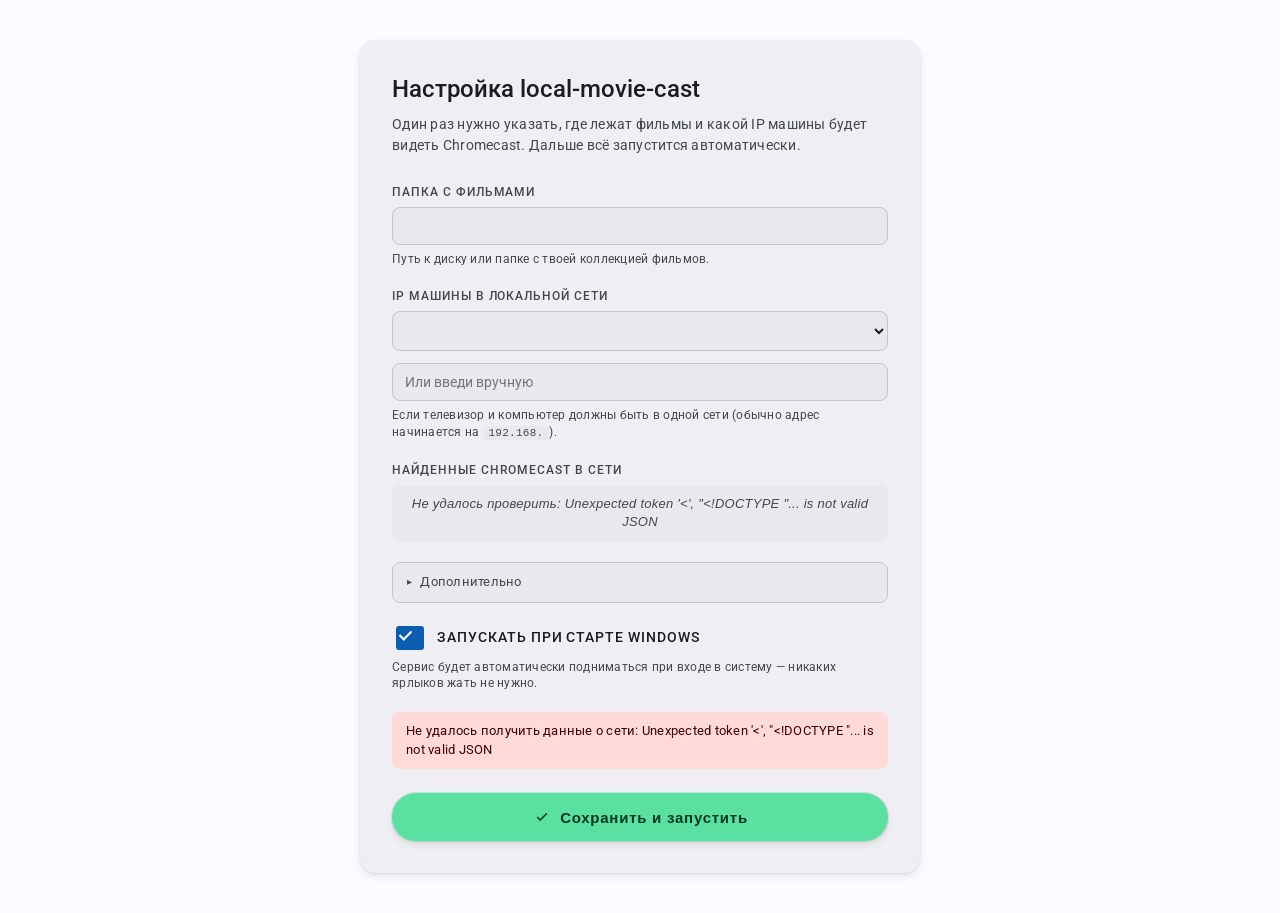
==== commit 95468955: "ui: show autostart checkbox during setup" ====
--- a/static/setup.html
+++ b/static/setup.html
@@ -69,6 +69,16 @@
         </div>
       </details>
 
+      <div class="field" id="autostart-field">
+        <label class="checkbox-row">
+          <input type="checkbox" id="autostart-cb" checked>
+          <span>Запускать при старте Windows</span>
+        </label>
+        <div class="hint" id="autostart-hint">
+          Сервис будет автоматически подниматься при входе в систему — никаких ярлыков жать не нужно.
+        </div>
+      </div>
+
       <div id="setup-error" class="setup-error" hidden></div>
 
       <button type="submit" class="cast-btn" id="setup-submit">
--- a/static/setup.css
+++ b/static/setup.css
@@ -85,6 +85,46 @@
 
 .field.collapsed input { max-width: 120px; }
 
+.checkbox-row {
+  display: flex;
+  align-items: center;
+  gap: 10px;
+  cursor: pointer;
+  user-select: none;
+}
+.checkbox-row input[type="checkbox"] {
+  appearance: none;
+  -webkit-appearance: none;
+  width: 18px;
+  height: 18px;
+  border: 2px solid var(--md-outline);
+  border-radius: 3px;
+  background: transparent;
+  cursor: pointer;
+  position: relative;
+  flex-shrink: 0;
+  transition: background-color 120ms, border-color 120ms;
+}
+.checkbox-row input[type="checkbox"]:checked {
+  background: var(--md-primary);
+  border-color: var(--md-primary);
+}
+.checkbox-row input[type="checkbox"]:checked::after {
+  content: "";
+  position: absolute;
+  left: 4px;
+  top: 0px;
+  width: 5px;
+  height: 10px;
+  border: solid var(--md-on-primary);
+  border-width: 0 2px 2px 0;
+  transform: rotate(45deg);
+}
+.checkbox-row span { font-size: 14px; color: var(--md-on-surface); }
+
+.checkbox-row:has(input:disabled) { cursor: not-allowed; opacity: 0.55; }
+.checkbox-row input[type="checkbox"]:disabled { cursor: not-allowed; }
+
 .discovered {
   background: var(--md-surface-container-high);
   border-radius: var(--md-radius-sm);
